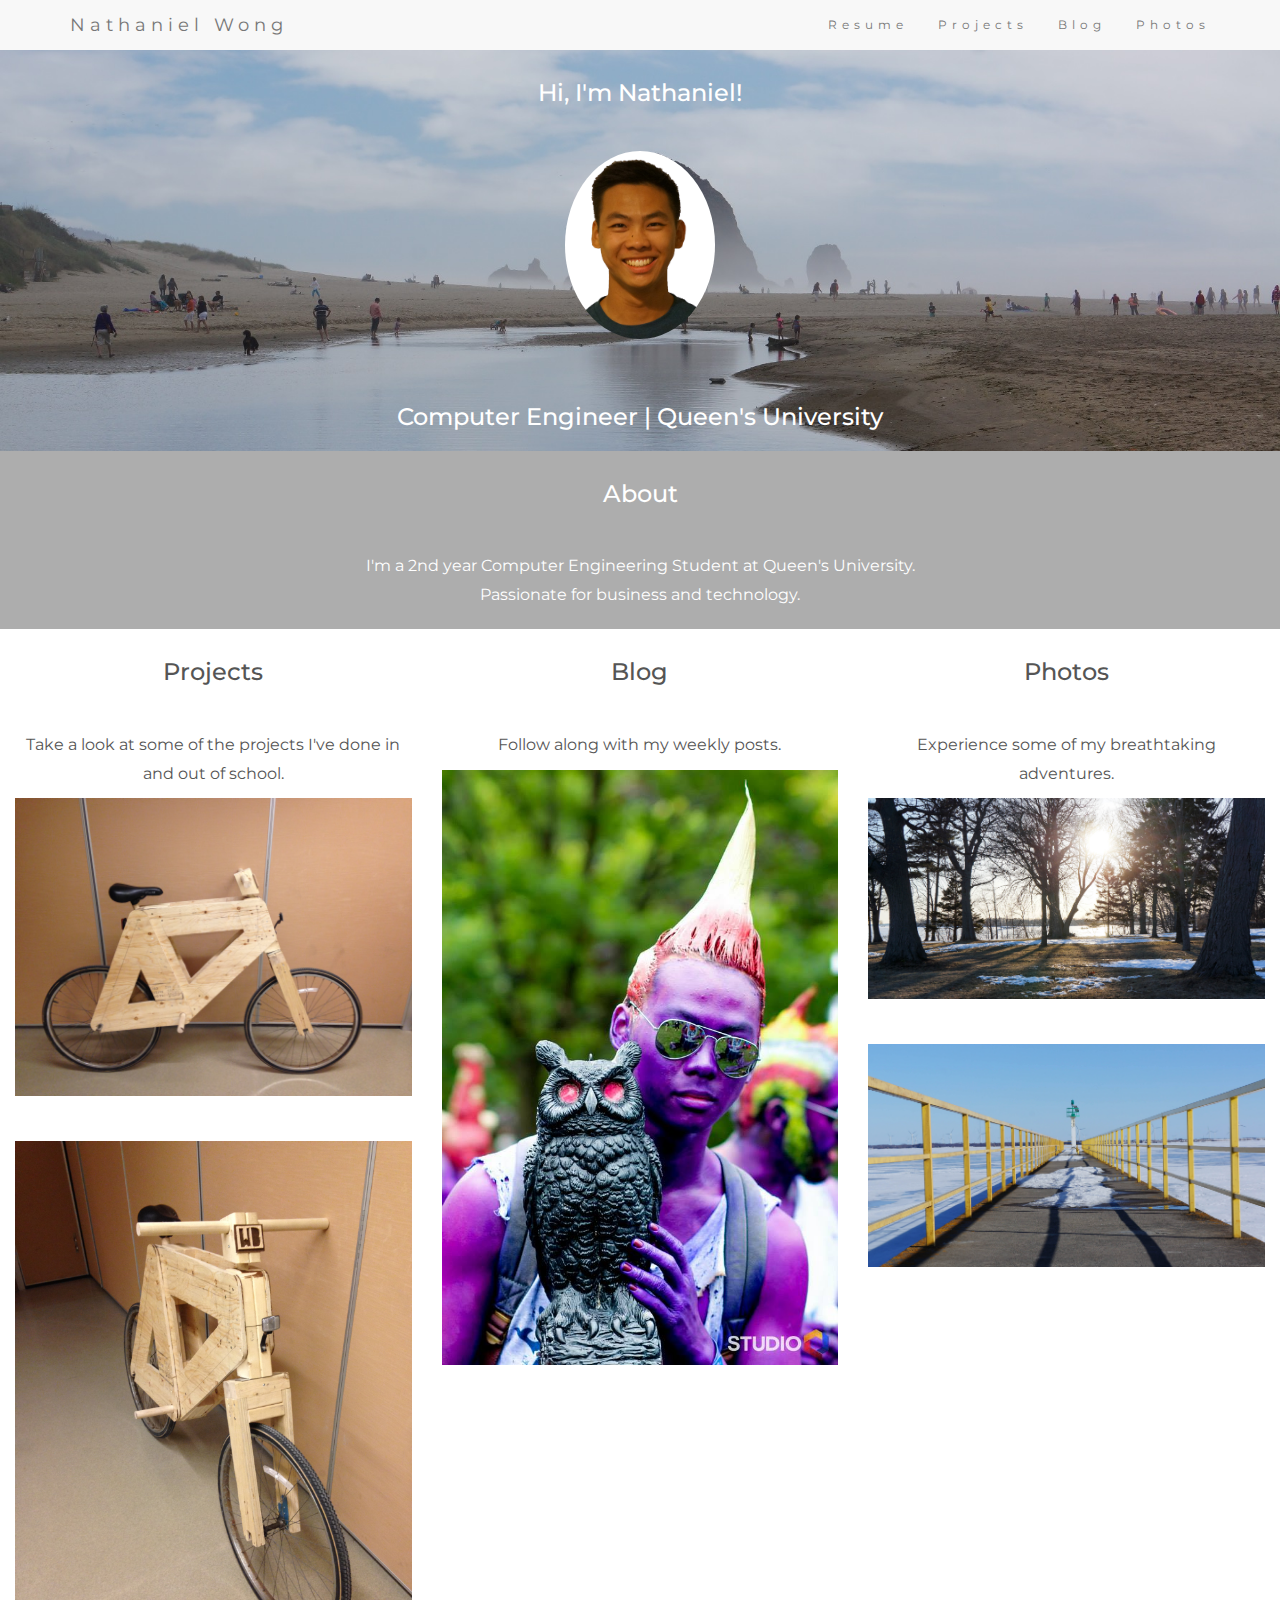
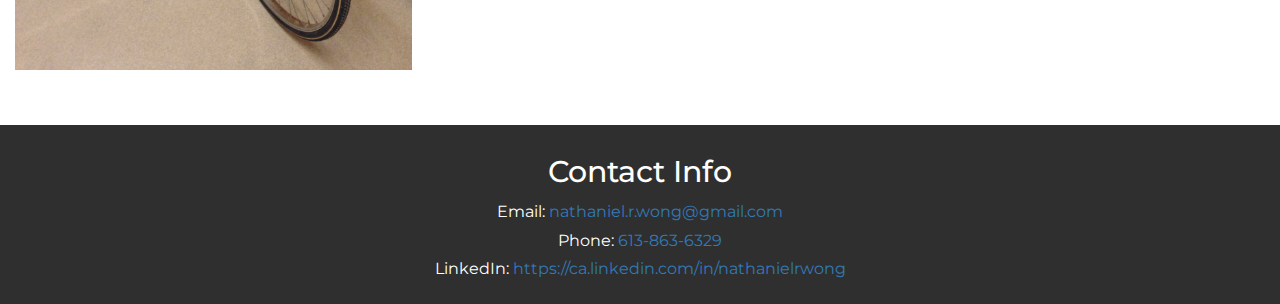
==== index.html @ f6eeea70 "Commented out mobile dropdown-backdrop and returned to 3.3.6 bootstrap" ====
<html lang="en">
<head>
    <title>Nathaniel Wong</title>
    <meta charset="utf-8">
    <meta name="viewport" content="width=device-width, initial-scale=1">
    
    <!-- Font -->
    <link href="http://fonts.googleapis.com/css?family=Montserrat" rel="stylesheet">
  
    <!-- Jquery -->
    <script src="https://ajax.googleapis.com/ajax/libs/jquery/1.11.1/jquery.min.js"></script>
    
    <!-- Bootstrap CSS -->
    <link rel="stylesheet" href="/CSS/bootstrap.css" type="text/css" >
    
    <!-- Custom CSS -->
    <link rel="stylesheet" href="/CSS/style.css" type="text/css">

    <!-- Javascript -->
    <script src="/js/bootstrap.js"></script>
    <script src="js/npm.js"></script>
    
</head>
<body>

<!-- Navbar -->
<nav class = "navbar navbar-default navbar-fixed-top" role = "navigation">
    <div class= "container">
        
        <!-- Spacing of header buttons -->
        <div class = "navbar-header">
            <button type="button" class="navbar-toggle" data-toggle="collapse" data-target="#myNavbar">
                <span class="icon-bar"></span>
                <span class="icon-bar"></span>
                <span class="icon-bar"></span>   
                <span class="icon-bar"></span>
            </button>
            <a class = "navbar-brand" href = "#">Nathaniel Wong</a>
        </div>
        <!-- Buttons -->
        <div class="collapse navbar-collapse" id="myNavBar">
            <ul class = "nav navbar-nav navbar-right">
                <li><a href = "/Extra/Resume.pdf">Resume</a></li>
                <li><a href="/HTML/projects.html">Projects</a></li>
                <li><a href="/HTML/blog.html">Blog</a></li>
                <li><a href="/HTML/photos.html">Photos</a></li>
            </ul>
        </div>
    </div>
</nav>

<!-- First Container -->

<div class="container-fluid bg-1 text-center">
  <h3 class="margin">Hi, I'm Nathaniel!</h3>
  <img src="Images/WONG091496(3).jpg" class="img-responsive img-circle margin" style="display:inline" alt="Profile" width="150" height="350">
  <h3>Computer Engineer | Queen's University</h3>
</div>



<!-- Second Container -->
<div class="container-fluid bg-2 text-center">
  <h3 class="margin">About</h3>
  <p>I'm a 2nd year Computer Engineering Student at Queen's University.<br> Passionate for business and technology.</p>
</div>

<!-- Third Container (Grid) -->
<div class="container-fluid bg-3 text-center">    

  <div class="row">
    <div class="col-sm-4">
        <h3 class="margin"> Projects </h3>
        <p>Take a look at some of the projects I've done in and out of school.</p>
        <img src="Images/image1.JPG" class="img-responsive margin" style="width:100%" alt="Image">
        <img src="Images/image2.JPG" class="img-responsive margin" style="width:100%" alt="Image">
    </div>
    <div class="col-sm-4"> 
        <h3 class="margin"> Blog </h3>
        <p> Follow along with my weekly posts.</p>
        <img src="Images/Frosh%20Pic.jpg" class="img-responsive margin" style="width:100%" alt="Image">
    </div>
    <div class="col-sm-4"> 
        <h3 class="margin"> Photos </h3>
      <p>Experience some of my breathtaking adventures.</p>
      <img src="Images/DSC02054.jpg" class="img-responsive margin" style="width:100%" alt="Image">
        <img src="Images/DSC01994.jpg" class="img-responsive margin" style="width:100%" alt="Image">
    </div>
  </div>
</div>

<!-- Footer -->
<footer class="container-fluid bg-4 text-center">
    <h2>Contact Info</h2>
    <p> Email: <a href="mailto:nathaniel.r.wong@gmail.com">nathaniel.r.wong@gmail.com</a>
        <br>
        Phone: <a href="tel:6138636329">613-863-6329</a>
        <br>
        LinkedIn: <a href="https://ca.linkedin.com/in/nathanielrwong">https://ca.linkedin.com/in/nathanielrwong</a>
    </p> 
</footer>

</body>
</html>
---- CSS/style.css ----
body {
    font: 20px Montserrat, sans-serif;
    line-height: 1.8;
    color: #f5f6f7;
    padding-top: 50px;
}
p {
    font-size: 16px;
}
.margin {
    margin-bottom: 45px;
}
.bg-1 {
    background-image: url('../Images/DSC01412(2).jpg');
    background-repeat: no-repeat;
    background-position: center;
    -webkit-background-size: cover;
    -moz-background-size: cover;
    background-size: cover;
    -o-background-size: cover;
    color: white;
}
.bg-2 { 
    background-color: #ADADAD; 
    color: #ffffff;
}
.bg-3 { 
    background-color: #ffffff; /* White */
    color: #555555;
}
.bg-4 { 
    background-color: #2f2f2f; /* Black Gray */
    color: #fff;
}
.container-fluid {
    padding-top: 10px;
    padding-bottom: 10px;
}
.navbar {
    padding-top: 0;
    padding-bottom: 0;
    border: 0;
    border-radius: 0;
    margin-bottom: 0;
    font-size: 12px;    
    letter-spacing: 5px;
}
.navbar-nav  li a:hover {
    color: #1abc9c !important;
}
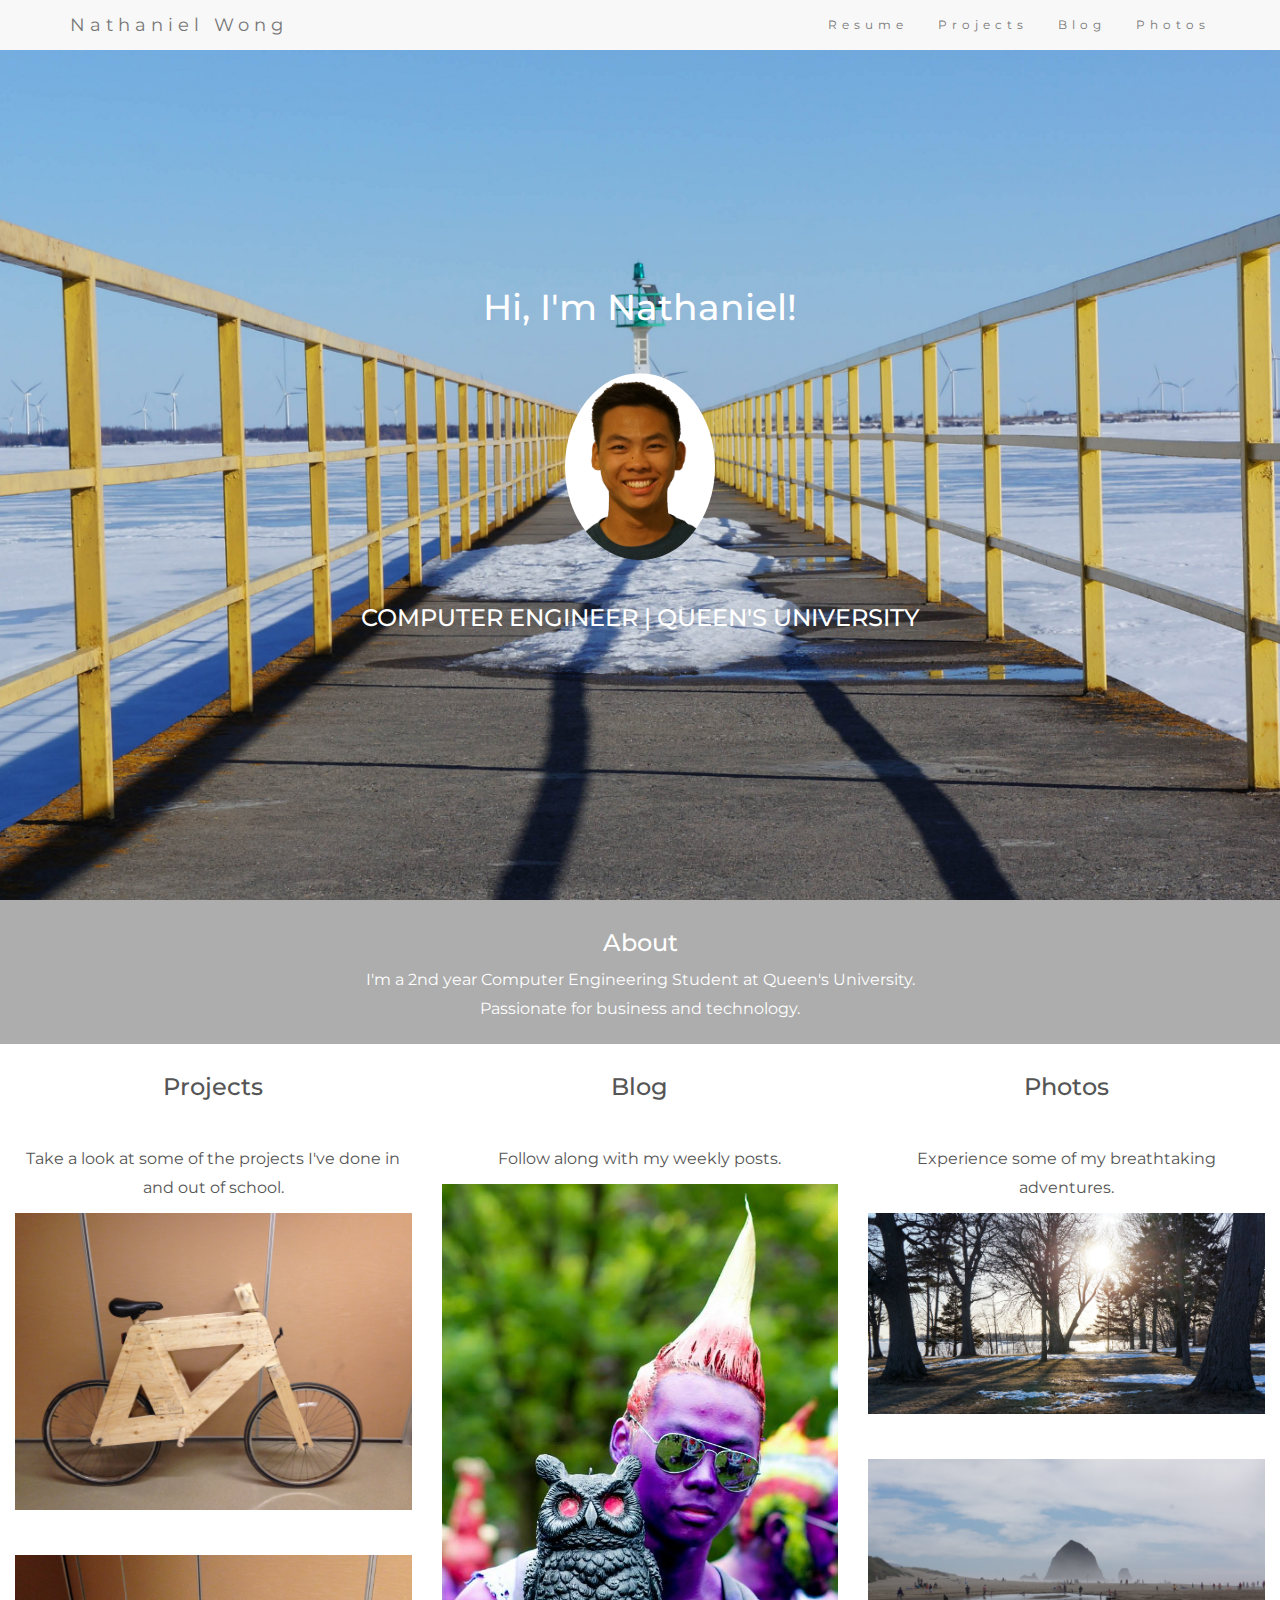
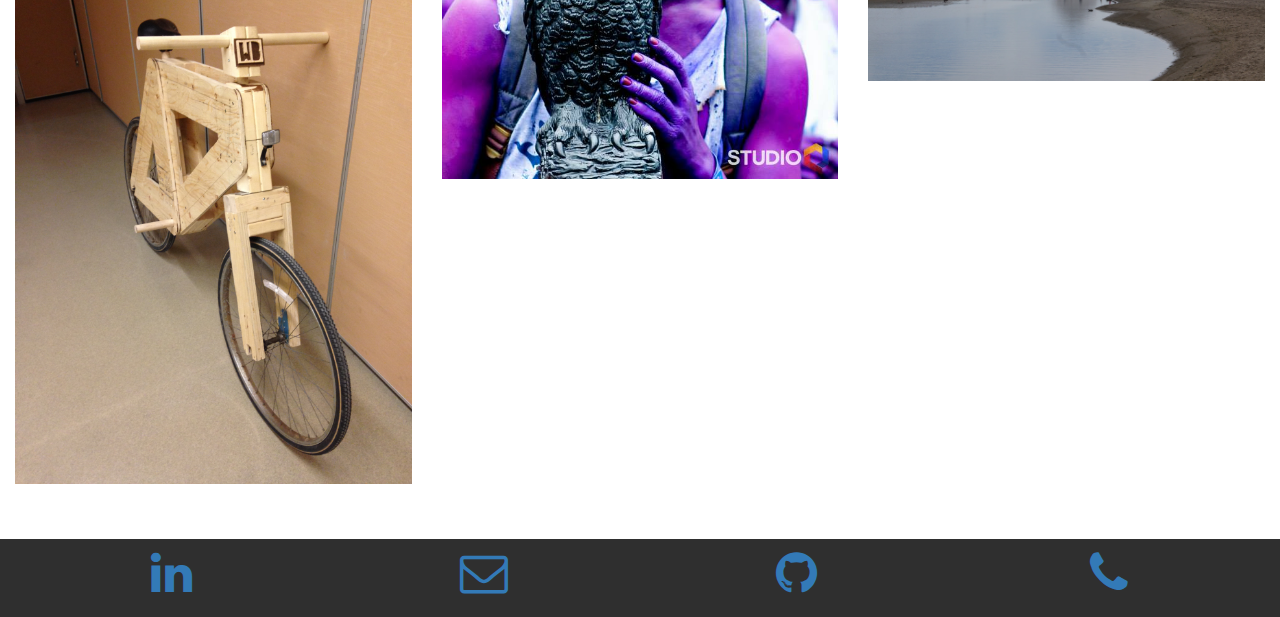
==== commit 58984885: "Cover Background image and social media icons" ====
--- a/index.html
+++ b/index.html
@@ -6,7 +6,8 @@
     
     <!-- Font -->
     <link href="http://fonts.googleapis.com/css?family=Montserrat" rel="stylesheet">
-  
+    <link rel="stylesheet" href="https://maxcdn.bootstrapcdn.com/font-awesome/4.5.0/css/font-awesome.min.css">
+    
     <!-- Jquery -->
     <script src="https://ajax.googleapis.com/ajax/libs/jquery/1.11.1/jquery.min.js"></script>
     
@@ -19,6 +20,8 @@
     <!-- Javascript -->
     <script src="/js/bootstrap.js"></script>
     <script src="js/npm.js"></script>
+    
+    
     
 </head>
 <body>
@@ -35,7 +38,7 @@
                 <span class="icon-bar"></span>   
                 <span class="icon-bar"></span>
             </button>
-            <a class = "navbar-brand" href = "#">Nathaniel Wong</a>
+            <a class = "navbar-brand" href = "/index.html">Nathaniel Wong</a>
         </div>
         <!-- Buttons -->
         <div class="collapse navbar-collapse" id="myNavBar">
@@ -49,19 +52,22 @@
     </div>
 </nav>
 
-<!-- First Container -->
-
-<div class="container-fluid bg-1 text-center">
-  <h3 class="margin">Hi, I'm Nathaniel!</h3>
-  <img src="Images/WONG091496(3).jpg" class="img-responsive img-circle margin" style="display:inline" alt="Profile" width="150" height="350">
-  <h3>Computer Engineer | Queen's University</h3>
-</div>
-
+    
+<!-- First Container-->
+ <header>
+        <div class="header-content">
+            <div class="header-content-inner">
+                <h1 class="margin">Hi, I'm Nathaniel!</h1>
+                <img src="Images/WONG091496(3).jpg" class="img-responsive img-circle margin" style="display:inline" alt="Profile" width="150" height="350">
+                <h3>Computer Engineer | Queen's University</h3>
+            </div>
+        </div>
+</header>
 
 
 <!-- Second Container -->
 <div class="container-fluid bg-2 text-center">
-  <h3 class="margin">About</h3>
+  <h3 >About</h3>
   <p>I'm a 2nd year Computer Engineering Student at Queen's University.<br> Passionate for business and technology.</p>
 </div>
 
@@ -84,20 +90,27 @@
         <h3 class="margin"> Photos </h3>
       <p>Experience some of my breathtaking adventures.</p>
       <img src="Images/DSC02054.jpg" class="img-responsive margin" style="width:100%" alt="Image">
-        <img src="Images/DSC01994.jpg" class="img-responsive margin" style="width:100%" alt="Image">
+        <img src="Images/DSC01412(2).jpg" class="img-responsive margin" style="width:100%" alt="Image">
     </div>
   </div>
 </div>
 
 <!-- Footer -->
 <footer class="container-fluid bg-4 text-center">
-    <h2>Contact Info</h2>
-    <p> Email: <a href="mailto:nathaniel.r.wong@gmail.com">nathaniel.r.wong@gmail.com</a>
-        <br>
-        Phone: <a href="tel:6138636329">613-863-6329</a>
-        <br>
-        LinkedIn: <a href="https://ca.linkedin.com/in/nathanielrwong">https://ca.linkedin.com/in/nathanielrwong</a>
-    </p> 
+    <div class="col-sm-3">
+        <p><a href="http://ca.linkedin.com/in/nathanielrwong" target="_blank"><i class="fa  fa-linkedin fa-3x"></i></a></p>
+    </div>
+    <div class="col-sm-3">
+        <p><a href="mailto:nathaniel.r.wong@gmail.com"><i class="fa fa-envelope-o fa-3x" data-wow-delay=".1s"></i></a></p>
+    </div>
+    <div class="col-sm-3">
+        <p><a href="http://github.com/natw2012" target="_blank"><i class = "fa  fa-github fa-3x"></i></a></p>
+    </div>
+    <div class="col-sm-3">
+        <p><a href="tel:6138636329"><i class="fa fa-phone fa-3x"></i></a></p>
+    </div>
+    
+    
 </footer>
 
 </body>
--- a/CSS/style.css
+++ b/CSS/style.css
@@ -11,14 +11,18 @@
     margin-bottom: 45px;
 }
 .bg-1 {
+    position: relative;
+    text-align: center;
+    color: white;
     background-image: url('../Images/DSC01412(2).jpg');
-    background-repeat: no-repeat;
     background-position: center;
     -webkit-background-size: cover;
     -moz-background-size: cover;
     background-size: cover;
     -o-background-size: cover;
-    color: white;
+    width: 100%;
+    height: 100%;
+    min-height: auto;
 }
 .bg-2 { 
     background-color: #ADADAD; 
@@ -30,11 +34,15 @@
 }
 .bg-4 { 
     background-color: #2f2f2f; /* Black Gray */
-    color: #fff;
+    color: #fff;   
 }
 .container-fluid {
     padding-top: 10px;
     padding-bottom: 10px;
+}
+.container-fluid-inner {
+    position: relative;
+    top: 25%;
 }
 .navbar {
     padding-top: 0;
@@ -47,4 +55,70 @@
 }
 .navbar-nav  li a:hover {
     color: #1abc9c !important;
-}+}
+
+header {
+    position: relative;
+    width: 100%;
+    min-height: auto;
+    text-align: center;
+    color: #fff;
+    background-image: url('../Images/Background.jpg');
+    background-position: center;
+    -webkit-background-size: cover;
+    -moz-background-size: cover;
+    background-size: cover;
+    -o-background-size: cover;
+}
+
+header .header-content {
+    position: relative;
+    width: 100%;
+    padding: 100px 15px;
+    text-align: center;
+}
+
+header .header-content .header-content-inner h3 {
+    margin-top: 0;
+    margin-bottom: 50px;
+    text-transform: uppercase;
+}
+
+header .header-content .header-content-inner hr {
+    margin: 30px auto;
+}
+
+header .header-content .header-content-inner p {
+    margin-bottom: 50px;
+    font-size: 16px;
+    font-weight: 300;
+    color: rgba(255,255,255,.7);
+}
+
+@media(min-width:768px) {
+    header {
+        min-height: 100%;
+    }
+
+    header .header-content {
+        position: absolute;
+        top: 50%;
+        padding: 0 50px;
+        -webkit-transform: translateY(-50%);
+        -ms-transform: translateY(-50%);
+        transform: translateY(-50%);
+    }
+
+    header .header-content .header-content-inner {
+        margin-right: auto;
+        margin-left: auto;
+        max-width: 1000px;
+    }
+
+    header .header-content .header-content-inner p {
+        margin-right: auto;
+        margin-left: auto;
+        max-width: 80%;
+        font-size: 18px;
+    }
+}
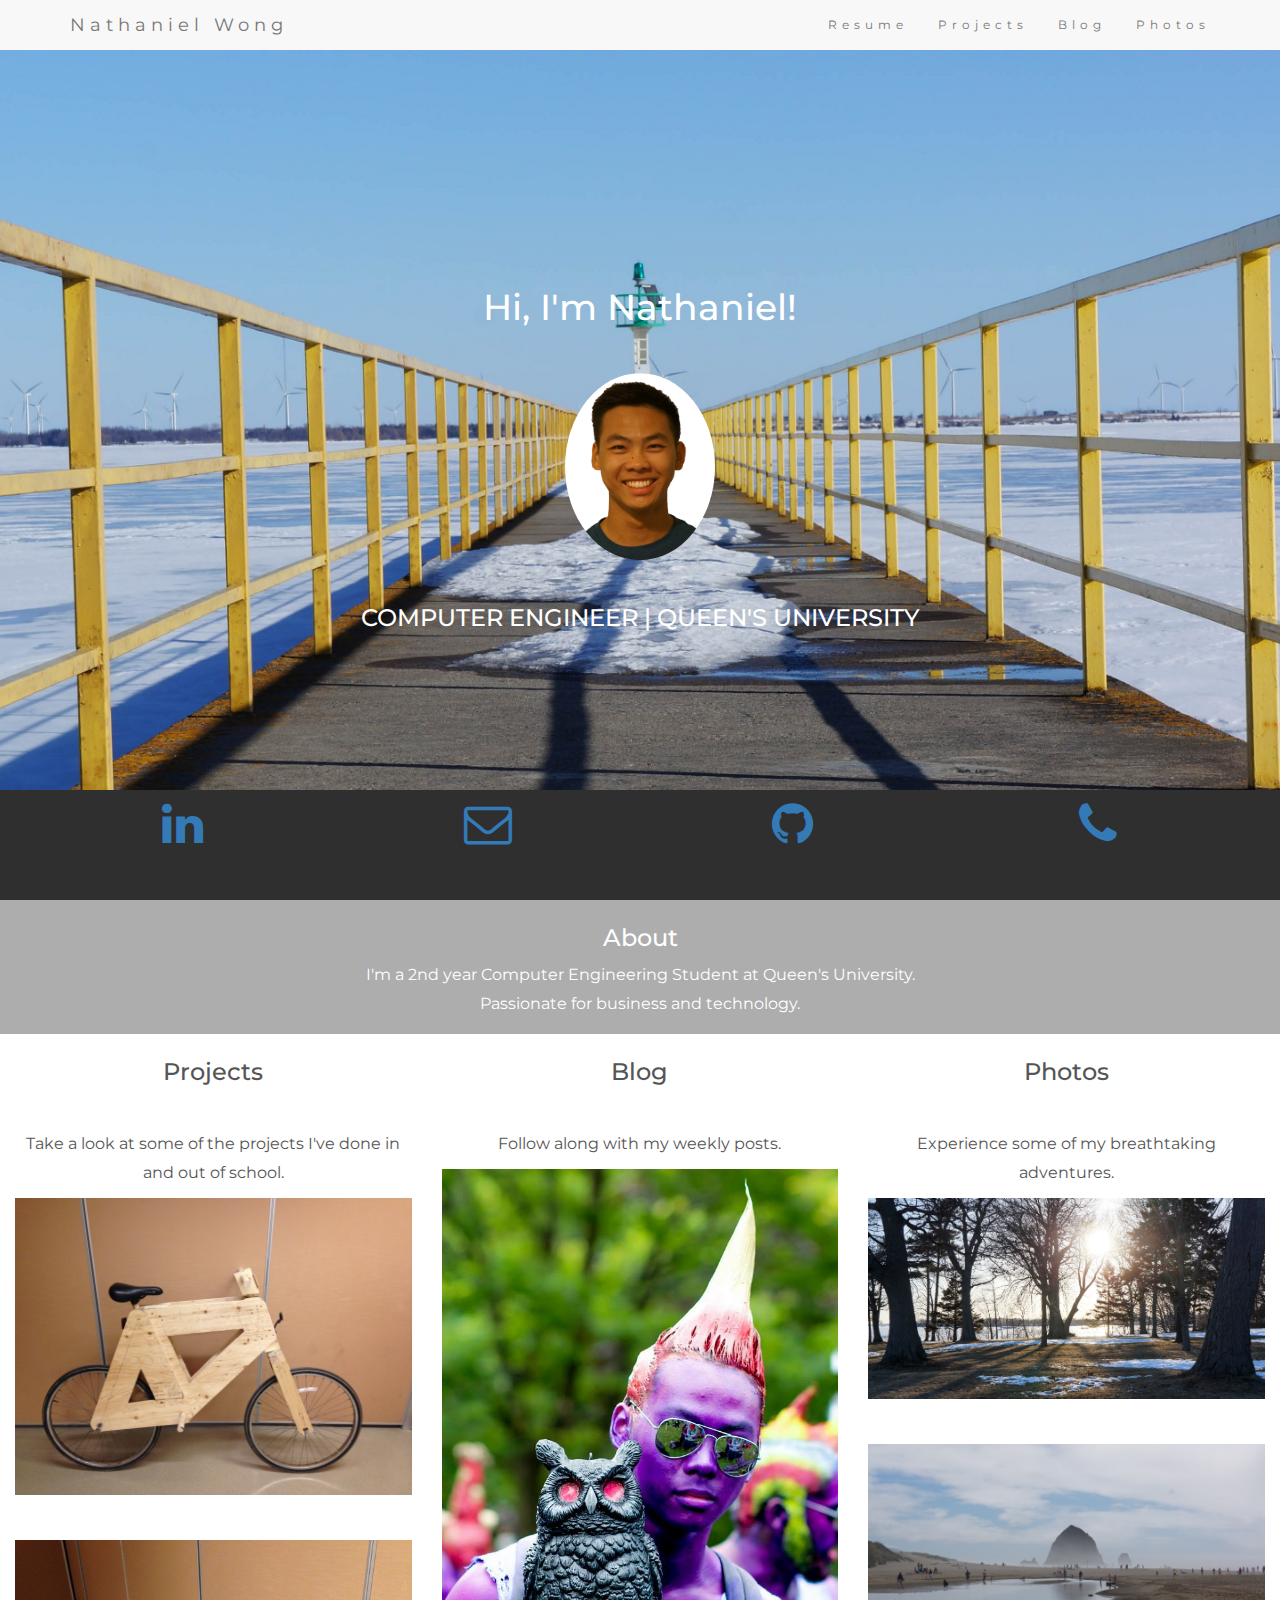
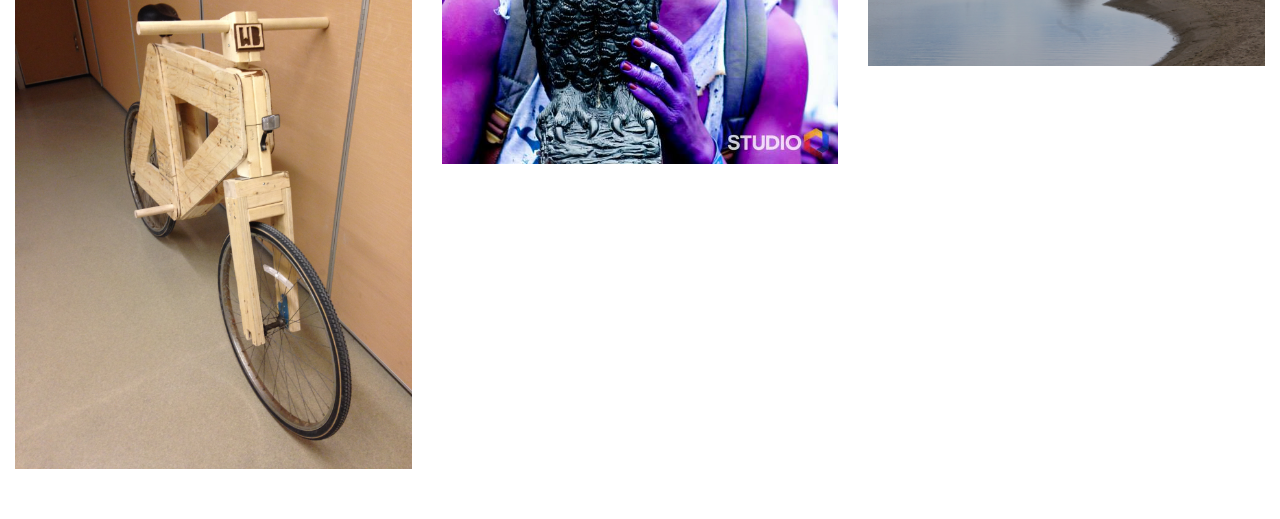
==== commit 7cc5a804: "Working on footer to stay at bottom" ====
--- a/index.html
+++ b/index.html
@@ -14,14 +14,15 @@
     <!-- Bootstrap CSS -->
     <link rel="stylesheet" href="/CSS/bootstrap.css" type="text/css" >
     
+     <!-- Gallery CSS -->
+    <link rel="stylesheet" href="css/blueimp-gallery.min.css">
+    
     <!-- Custom CSS -->
     <link rel="stylesheet" href="/CSS/style.css" type="text/css">
 
     <!-- Javascript -->
     <script src="/js/bootstrap.js"></script>
     <script src="js/npm.js"></script>
-    
-    
     
 </head>
 <body>
@@ -97,21 +98,33 @@
 
 <!-- Footer -->
 <footer class="container-fluid bg-4 text-center">
-    <div class="col-sm-3">
-        <p><a href="http://ca.linkedin.com/in/nathanielrwong" target="_blank"><i class="fa  fa-linkedin fa-3x"></i></a></p>
-    </div>
-    <div class="col-sm-3">
-        <p><a href="mailto:nathaniel.r.wong@gmail.com"><i class="fa fa-envelope-o fa-3x" data-wow-delay=".1s"></i></a></p>
-    </div>
-    <div class="col-sm-3">
-        <p><a href="http://github.com/natw2012" target="_blank"><i class = "fa  fa-github fa-3x"></i></a></p>
-    </div>
-    <div class="col-sm-3">
-        <p><a href="tel:6138636329"><i class="fa fa-phone fa-3x"></i></a></p>
+    <div class="container-fluid">
+        <div class="col-sm-3">
+            <p><a href="http://ca.linkedin.com/in/nathanielrwong" target="_blank"><i class="fa  fa-linkedin fa-3x"></i></a></p>
+        </div>
+        <div class="col-sm-3">
+            <p><a href="mailto:nathaniel.r.wong@gmail.com"><i class="fa fa-envelope-o fa-3x" data-wow-delay=".1s"></i></a></p>
+        </div>
+        <div class="col-sm-3">
+            <p><a href="http://github.com/natw2012" target="_blank"><i class = "fa  fa-github fa-3x"></i></a></p>
+        </div>
+        <div class="col-sm-3">
+            <p><a href="tel:6138636329"><i class="fa fa-phone fa-3x"></i></a></p>
+        </div>
     </div>
     
-    
+    <!-- Begin W3Counter Tracking Code -->
+    <script type="text/javascript" src="https://www.w3counter.com/tracker.js"></script>
+    <script type="text/javascript">
+    w3counter(97402);
+    </script>
+    <noscript>
+    <div><a href="http://www.w3counter.com"><img src="https://www.w3counter.com/tracker.php?id=97402" style="border: 0" alt="W3Counter" /></a></div>
+    </noscript>
+    <!-- End W3Counter Tracking Code -->
 </footer>
 
+
+    
 </body>
 </html>
--- a/CSS/style.css
+++ b/CSS/style.css
@@ -37,12 +37,16 @@
     color: #fff;   
 }
 .container-fluid {
-    padding-top: 10px;
-    padding-bottom: 10px;
+    padding-top: 5px;
+    padding-bottom: 5px;
 }
 .container-fluid-inner {
     position: relative;
     top: 25%;
+}
+.bottom-border {
+    border-bottom-style: solid;
+    border-bottom-width: thin;
 }
 .navbar {
     padding-top: 0;
@@ -122,3 +126,10 @@
         font-size: 18px;
     }
 }
+footer {
+    position: absolute;
+    bottom: 0;
+    width: 100%;
+    height: 110px;
+
+}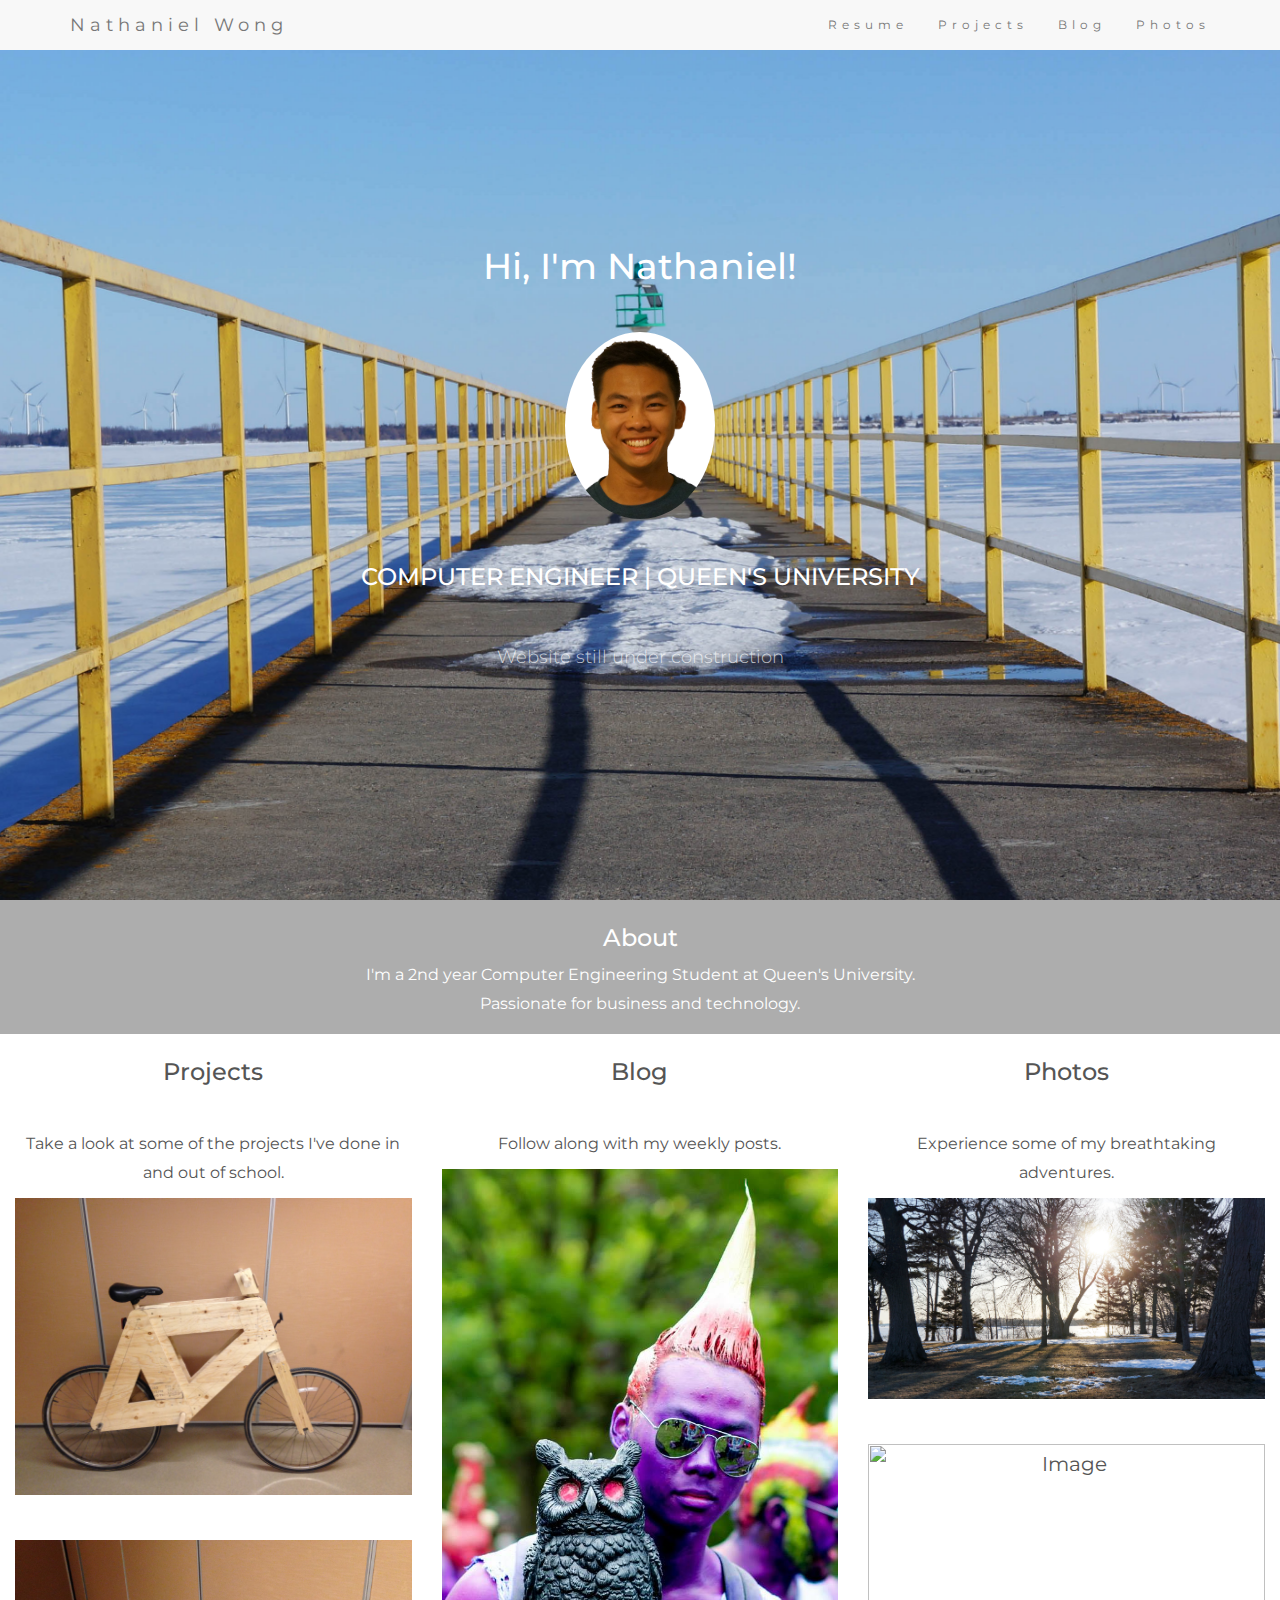
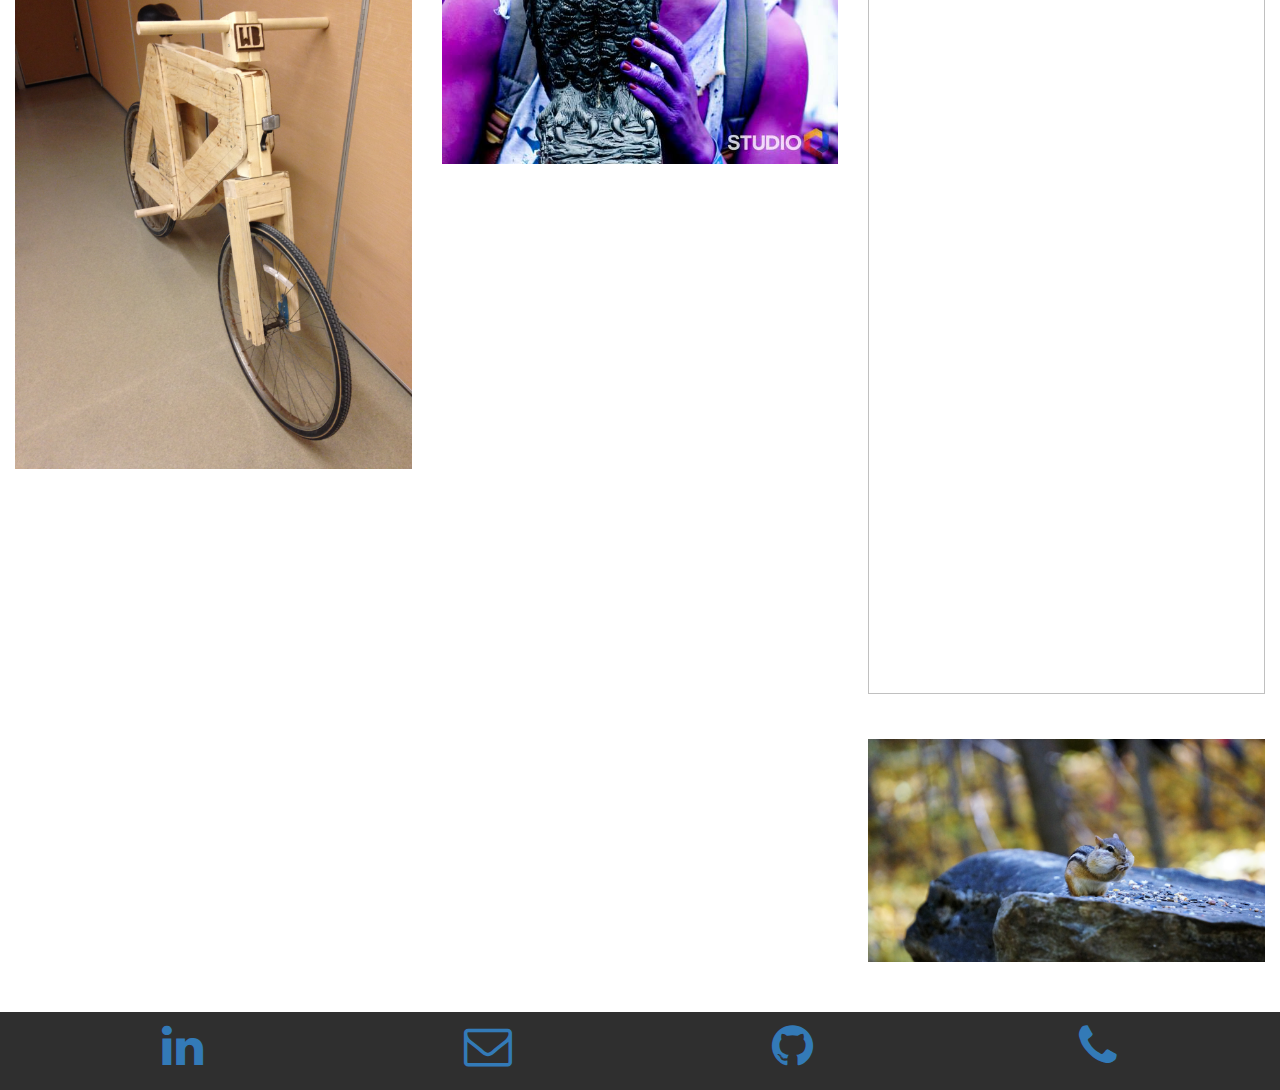
==== commit b15c6ff8: "Changed image gallery format and updated resume" ====
--- a/index.html
+++ b/index.html
@@ -44,7 +44,7 @@
         <!-- Buttons -->
         <div class="collapse navbar-collapse" id="myNavBar">
             <ul class = "nav navbar-nav navbar-right">
-                <li><a href = "/Extra/Resume.pdf">Resume</a></li>
+                <li><a href = "/Extra/NathanielWongResume.pdf">Resume</a></li>
                 <li><a href="/HTML/projects.html">Projects</a></li>
                 <li><a href="/HTML/blog.html">Blog</a></li>
                 <li><a href="/HTML/photos.html">Photos</a></li>
@@ -61,6 +61,7 @@
                 <h1 class="margin">Hi, I'm Nathaniel!</h1>
                 <img src="Images/WONG091496(3).jpg" class="img-responsive img-circle margin" style="display:inline" alt="Profile" width="150" height="350">
                 <h3>Computer Engineer | Queen's University</h3>
+                <p>Website still under construction</p>
             </div>
         </div>
 </header>
@@ -90,8 +91,9 @@
     <div class="col-sm-4"> 
         <h3 class="margin"> Photos </h3>
       <p>Experience some of my breathtaking adventures.</p>
-      <img src="Images/DSC02054.jpg" class="img-responsive margin" style="width:100%" alt="Image">
-        <img src="Images/DSC01412(2).jpg" class="img-responsive margin" style="width:100%" alt="Image">
+        <img src="Images/DSC02054.jpg" class="img-responsive margin" style="width:100%" alt="Image">
+        <img src="Images/DSC01412.jpg" class="img-responsive margin" style="width:100%" alt="Image">
+        <img src="Images/DSC03018.JPG" class="img-responsive margin" style="width:100%" alt="Image">
     </div>
   </div>
 </div>
--- a/CSS/style.css
+++ b/CSS/style.css
@@ -3,6 +3,7 @@
     line-height: 1.8;
     color: #f5f6f7;
     padding-top: 50px;
+    min-height: 100%;
 }
 p {
     font-size: 16px;
@@ -126,10 +127,3 @@
         font-size: 18px;
     }
 }
-footer {
-    position: absolute;
-    bottom: 0;
-    width: 100%;
-    height: 110px;
-
-}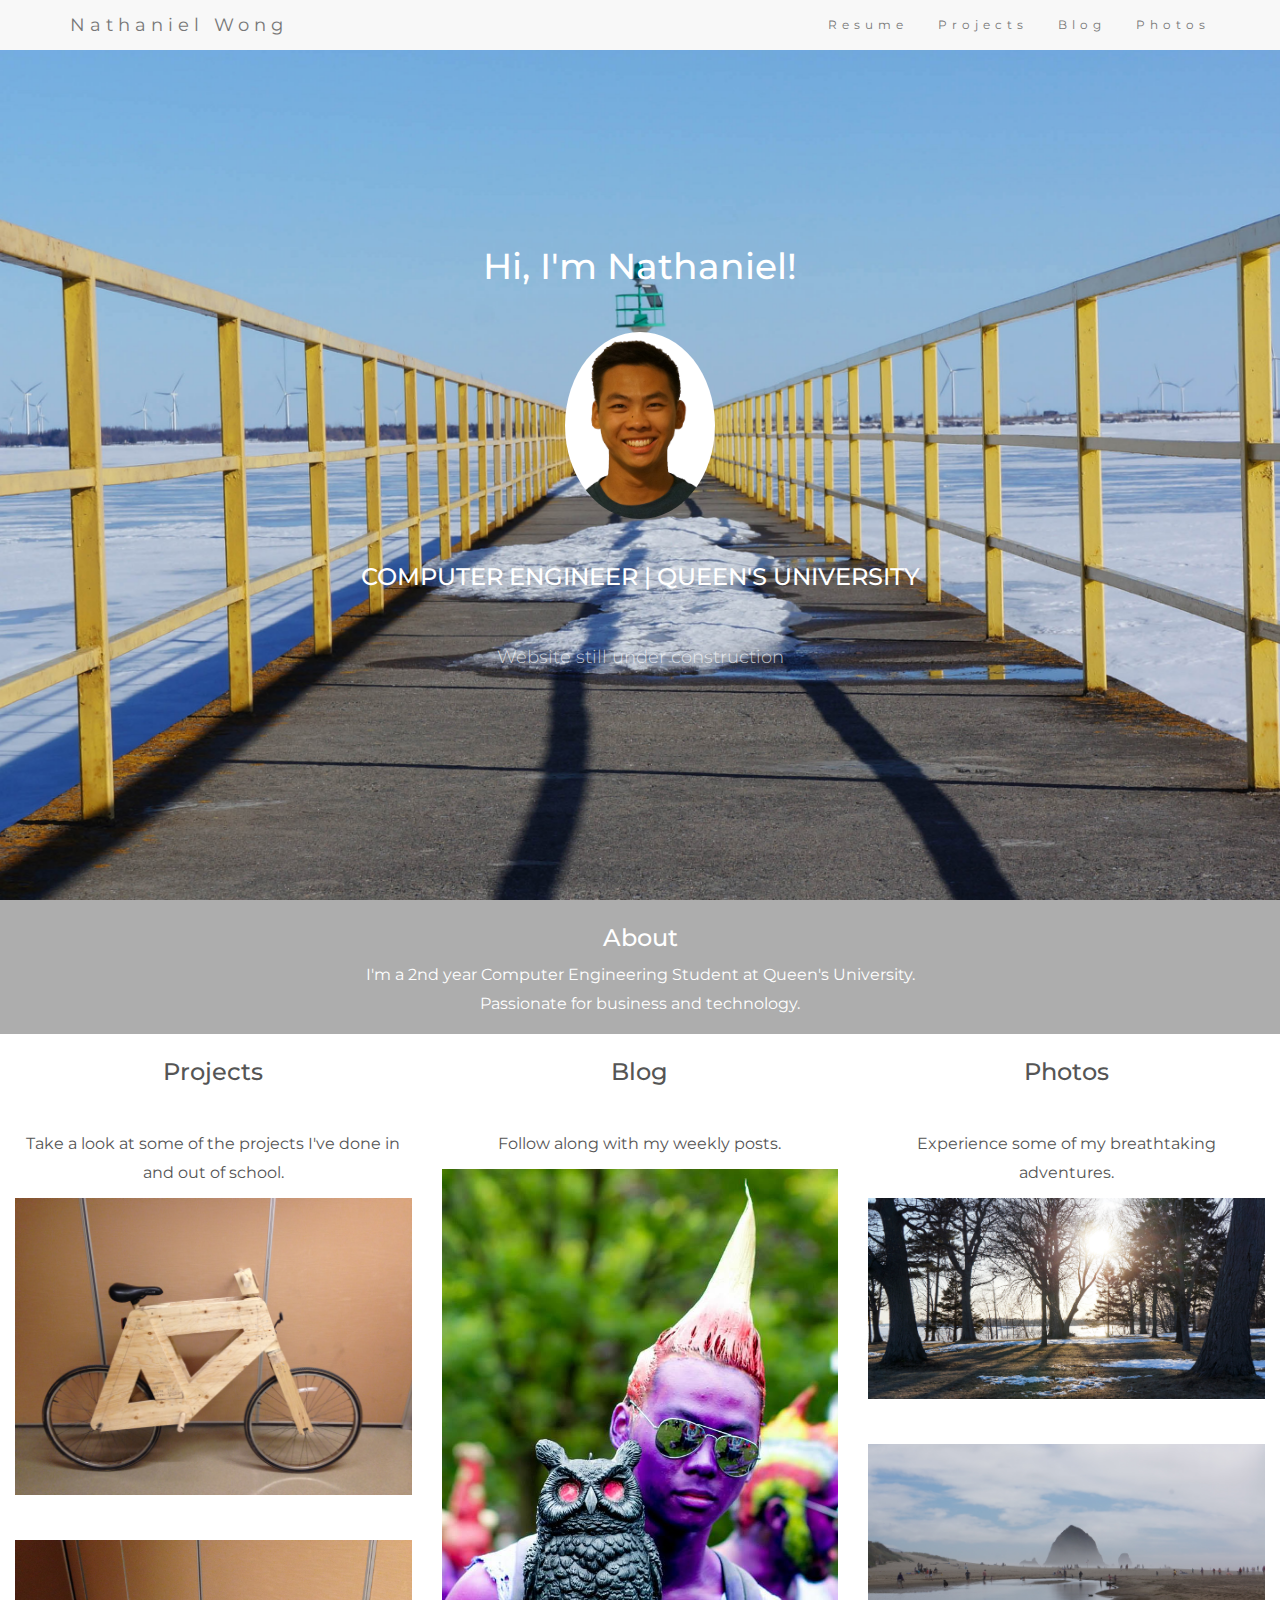
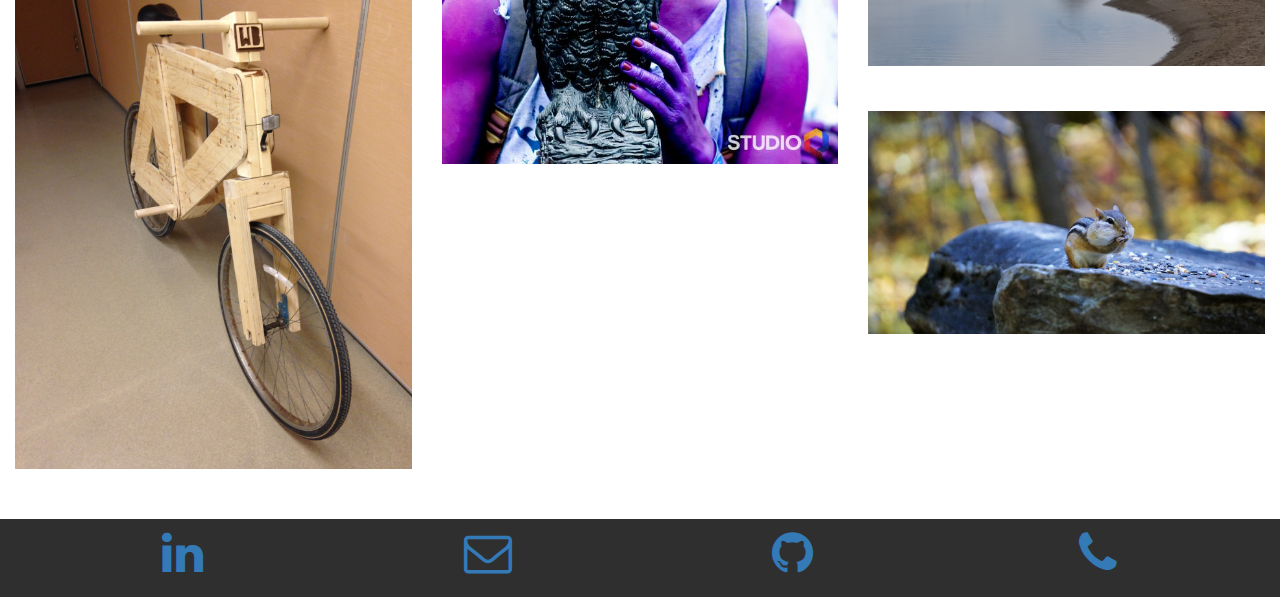
==== commit 97386228: "Fixed resume link and image" ====
--- a/index.html
+++ b/index.html
@@ -92,7 +92,7 @@
         <h3 class="margin"> Photos </h3>
       <p>Experience some of my breathtaking adventures.</p>
         <img src="Images/DSC02054.jpg" class="img-responsive margin" style="width:100%" alt="Image">
-        <img src="Images/DSC01412.jpg" class="img-responsive margin" style="width:100%" alt="Image">
+        <img src="Images/DSC01412.JPG" class="img-responsive margin" style="width:100%" alt="Image">
         <img src="Images/DSC03018.JPG" class="img-responsive margin" style="width:100%" alt="Image">
     </div>
   </div>
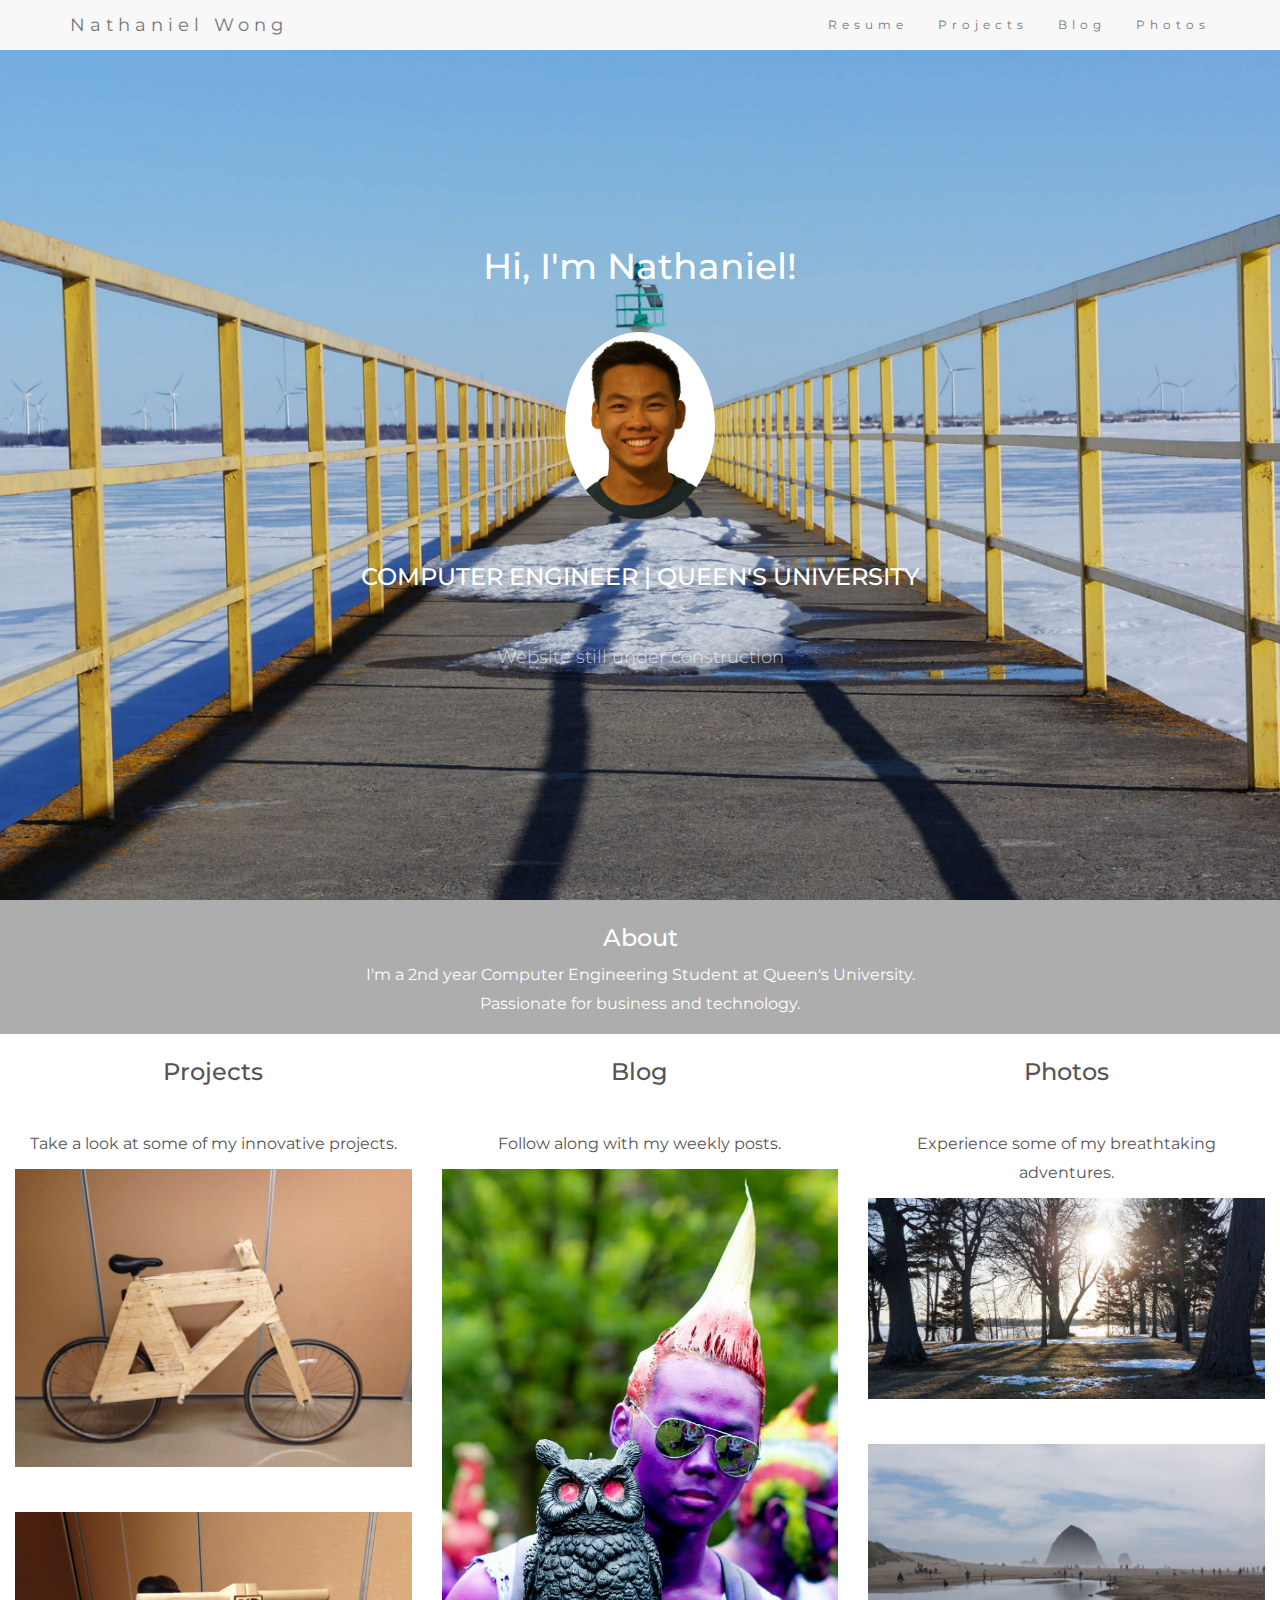
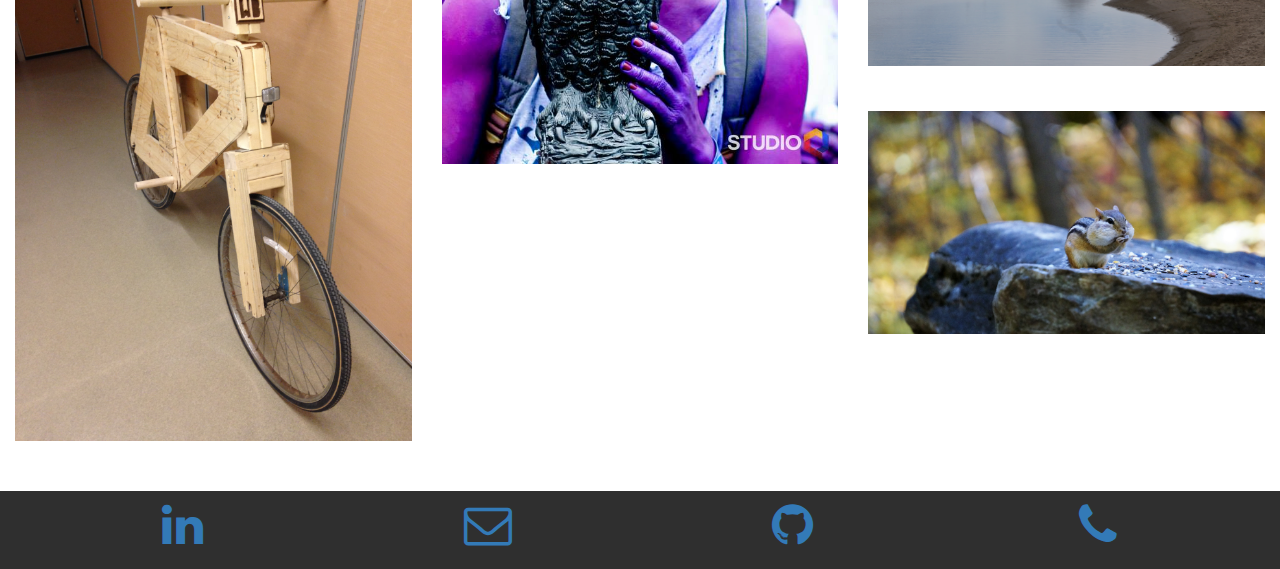
==== commit b16c86e0: "Added Projects and Optimized photos" ====
--- a/index.html
+++ b/index.html
@@ -13,9 +13,6 @@
     
     <!-- Bootstrap CSS -->
     <link rel="stylesheet" href="/CSS/bootstrap.css" type="text/css" >
-    
-     <!-- Gallery CSS -->
-    <link rel="stylesheet" href="css/blueimp-gallery.min.css">
     
     <!-- Custom CSS -->
     <link rel="stylesheet" href="/CSS/style.css" type="text/css">
@@ -79,7 +76,7 @@
   <div class="row">
     <div class="col-sm-4">
         <h3 class="margin"> Projects </h3>
-        <p>Take a look at some of the projects I've done in and out of school.</p>
+        <p>Take a look at some of my innovative projects.</p>
         <img src="Images/image1.JPG" class="img-responsive margin" style="width:100%" alt="Image">
         <img src="Images/image2.JPG" class="img-responsive margin" style="width:100%" alt="Image">
     </div>
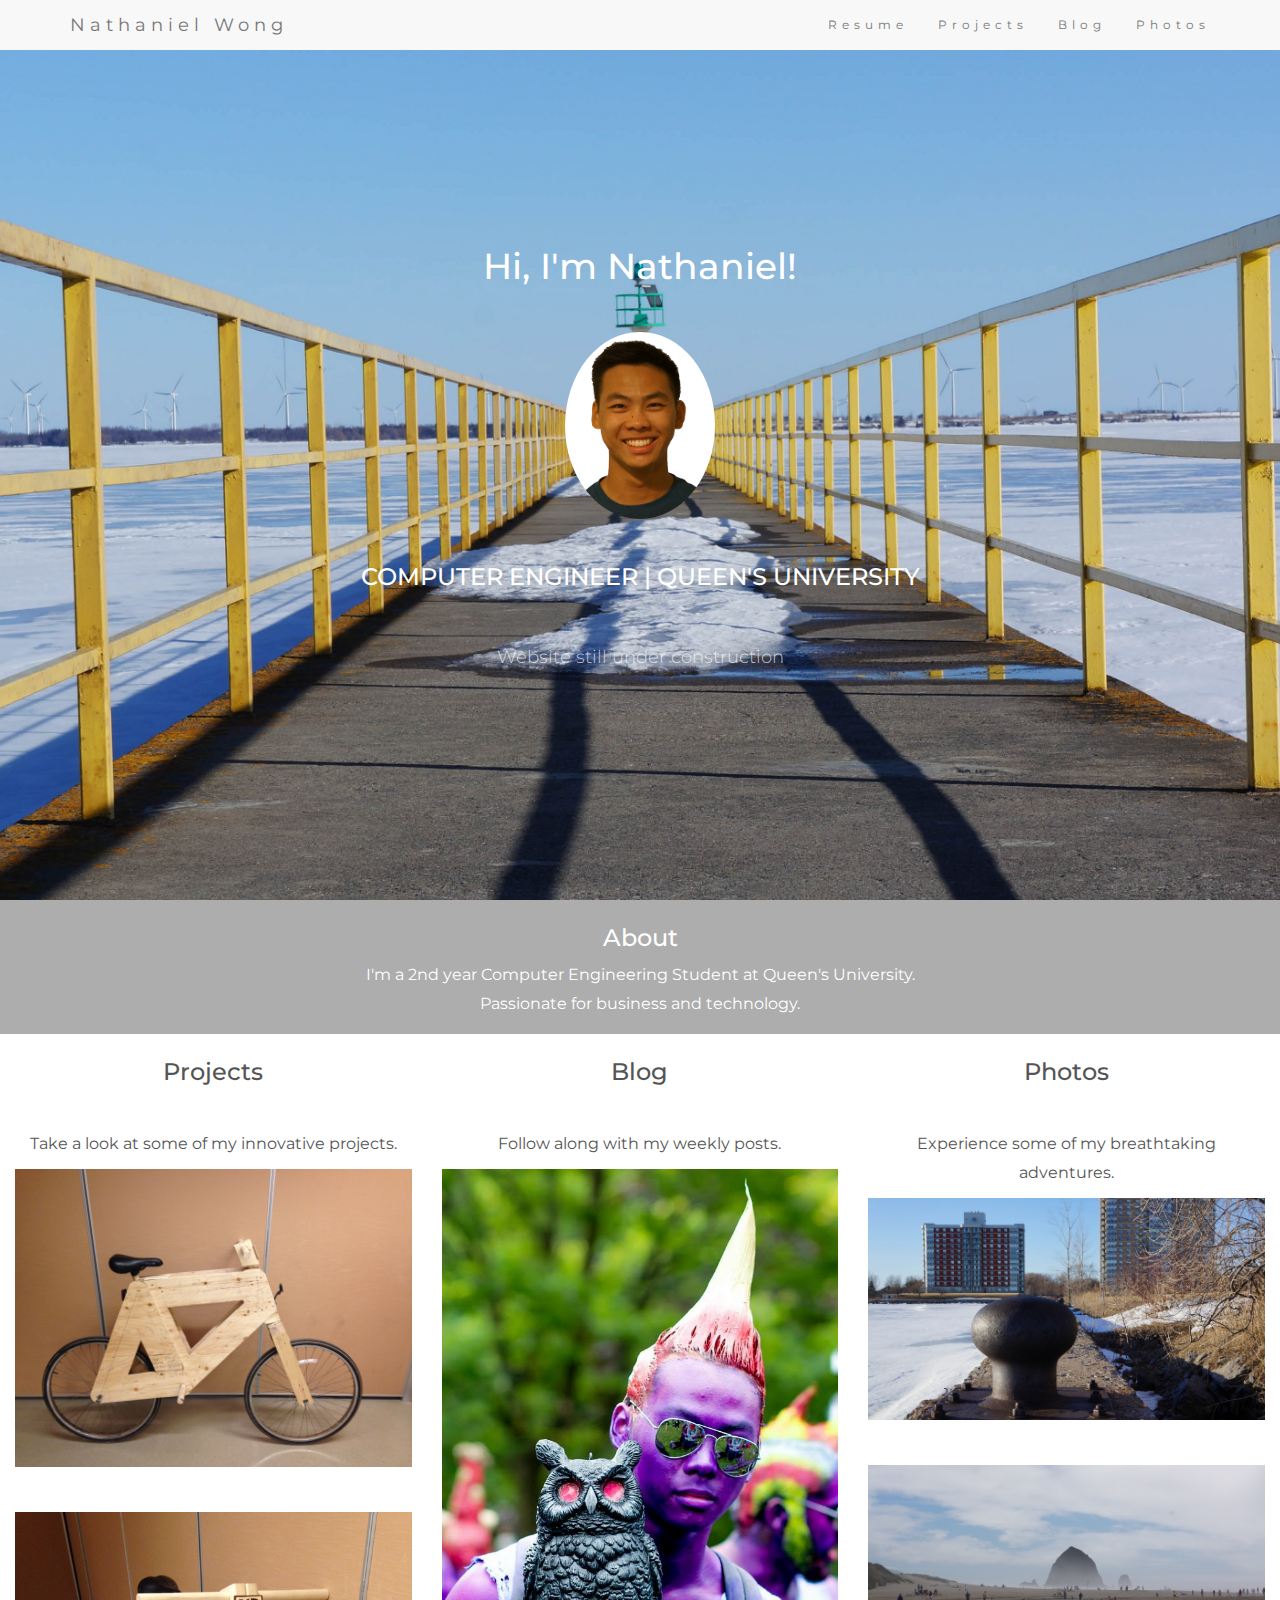
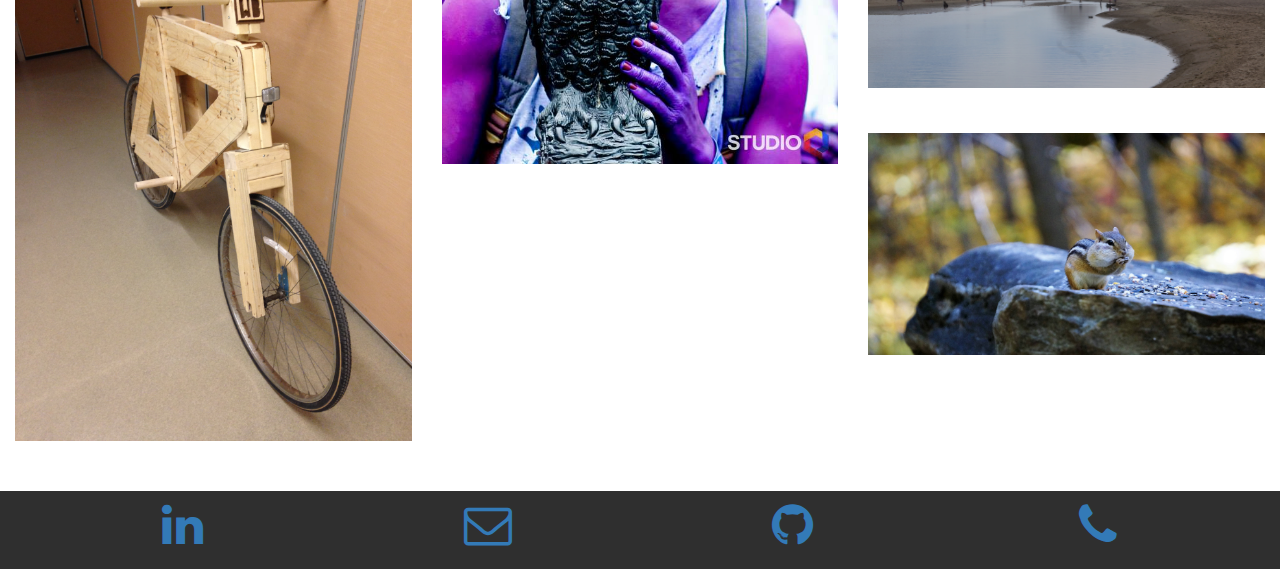
==== commit 75ec713f: "Updated Projects and Testing optimized photos" ====
--- a/index.html
+++ b/index.html
@@ -88,9 +88,9 @@
     <div class="col-sm-4"> 
         <h3 class="margin"> Photos </h3>
       <p>Experience some of my breathtaking adventures.</p>
-        <img src="Images/DSC02054.jpg" class="img-responsive margin" style="width:100%" alt="Image">
-        <img src="Images/DSC01412.JPG" class="img-responsive margin" style="width:100%" alt="Image">
-        <img src="Images/DSC03018.JPG" class="img-responsive margin" style="width:100%" alt="Image">
+        <img src="Images/Optimized/DSC02045.jpg" class="img-responsive margin" style="width:100%" alt="Image">
+        <img src="Images/Optimized/DSC01412.JPG" class="img-responsive margin" style="width:100%" alt="Image">
+        <img src="Images/Optimized/DSC03018.JPG" class="img-responsive margin" style="width:100%" alt="Image">
     </div>
   </div>
 </div>
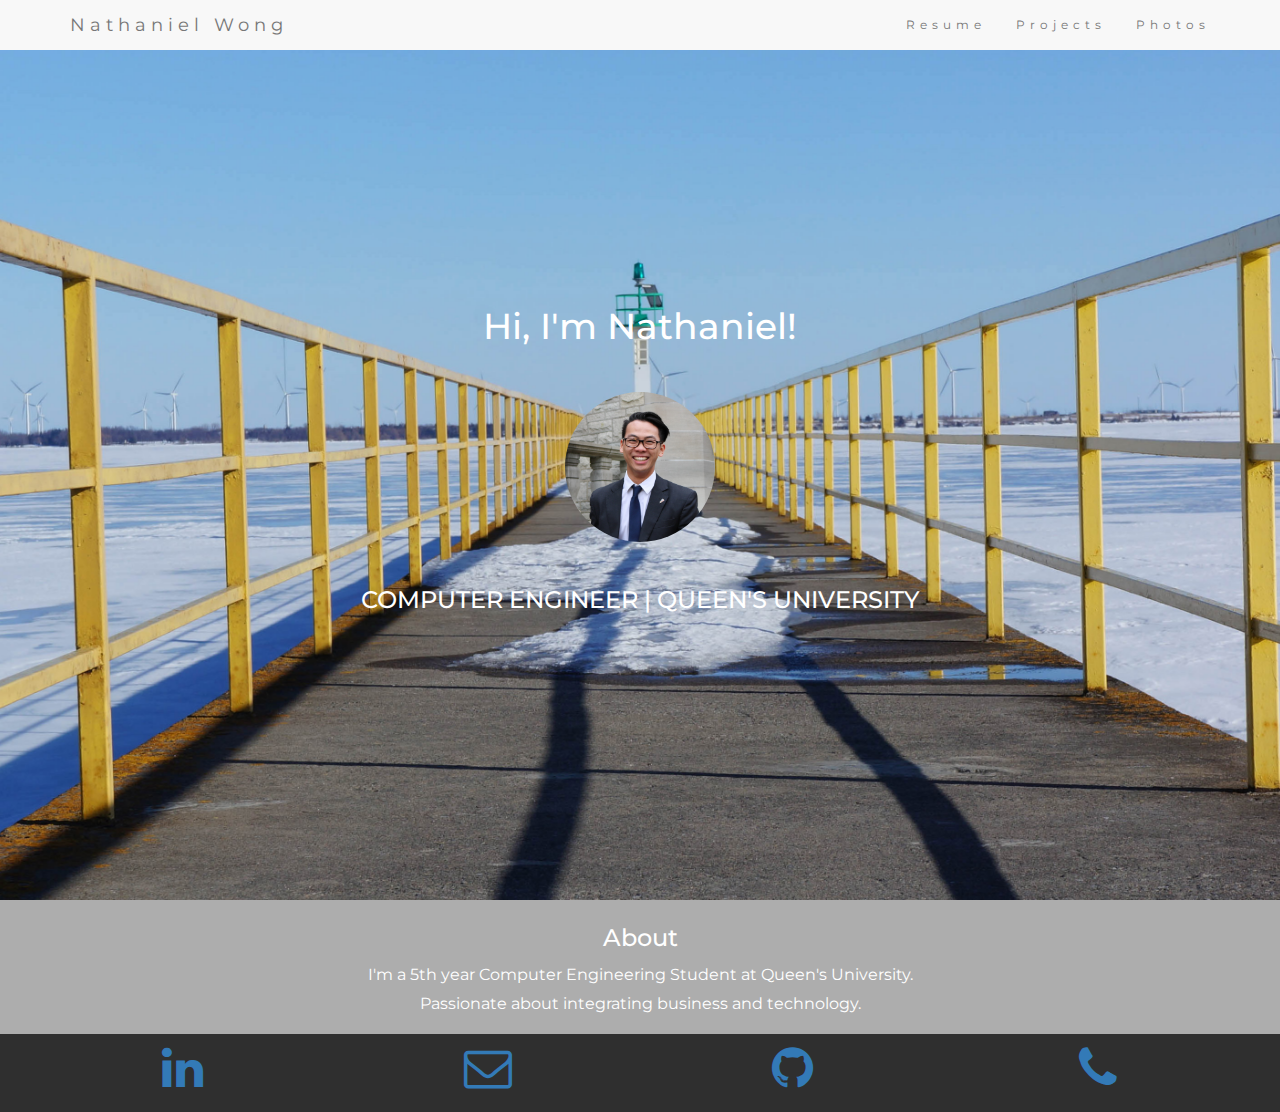
==== commit fc15f7cb: "Updated projects and took out blog" ====
--- a/index.html
+++ b/index.html
@@ -21,6 +21,8 @@
     <script src="/js/bootstrap.js"></script>
     <script src="js/npm.js"></script>
     
+    <link rel="shortcut icon" href="/Images/Shortcut%20icon%20(3).jpg">
+    
 </head>
 <body>
 
@@ -41,9 +43,8 @@
         <!-- Buttons -->
         <div class="collapse navbar-collapse" id="myNavBar">
             <ul class = "nav navbar-nav navbar-right">
-                <li><a href = "/Extra/NathanielWongResume.pdf">Resume</a></li>
+                <li><a href = "/Extra/NathanielWongResume%20(19-10-2018).pdf">Resume</a></li>
                 <li><a href="/HTML/projects.html">Projects</a></li>
-                <li><a href="/HTML/blog.html">Blog</a></li>
                 <li><a href="/HTML/photos.html">Photos</a></li>
             </ul>
         </div>
@@ -56,9 +57,8 @@
         <div class="header-content">
             <div class="header-content-inner">
                 <h1 class="margin">Hi, I'm Nathaniel!</h1>
-                <img src="Images/WONG091496(3).jpg" class="img-responsive img-circle margin" style="display:inline" alt="Profile" width="150" height="350">
+                <img src="Images/Headshot.jpg" class="img-responsive img-circle margin" style="display:inline" alt="Profile" width="150" height="350">
                 <h3>Computer Engineer | Queen's University</h3>
-                <p>Website still under construction</p>
             </div>
         </div>
 </header>
@@ -67,32 +67,7 @@
 <!-- Second Container -->
 <div class="container-fluid bg-2 text-center">
   <h3 >About</h3>
-  <p>I'm a 2nd year Computer Engineering Student at Queen's University.<br> Passionate for business and technology.</p>
-</div>
-
-<!-- Third Container (Grid) -->
-<div class="container-fluid bg-3 text-center">    
-
-  <div class="row">
-    <div class="col-sm-4">
-        <h3 class="margin"> Projects </h3>
-        <p>Take a look at some of my innovative projects.</p>
-        <img src="Images/image1.JPG" class="img-responsive margin" style="width:100%" alt="Image">
-        <img src="Images/image2.JPG" class="img-responsive margin" style="width:100%" alt="Image">
-    </div>
-    <div class="col-sm-4"> 
-        <h3 class="margin"> Blog </h3>
-        <p> Follow along with my weekly posts.</p>
-        <img src="Images/Frosh%20Pic.jpg" class="img-responsive margin" style="width:100%" alt="Image">
-    </div>
-    <div class="col-sm-4"> 
-        <h3 class="margin"> Photos </h3>
-      <p>Experience some of my breathtaking adventures.</p>
-        <img src="Images/Optimized/DSC02045.jpg" class="img-responsive margin" style="width:100%" alt="Image">
-        <img src="Images/Optimized/DSC01412.JPG" class="img-responsive margin" style="width:100%" alt="Image">
-        <img src="Images/Optimized/DSC03018.JPG" class="img-responsive margin" style="width:100%" alt="Image">
-    </div>
-  </div>
+  <p>I'm a 5th year Computer Engineering Student at Queen's University.<br> Passionate about integrating business and technology.</p>
 </div>
 
 <!-- Footer -->
--- a/CSS/style.css
+++ b/CSS/style.css
@@ -15,7 +15,7 @@
     position: relative;
     text-align: center;
     color: white;
-    background-image: url('../Images/DSC01412(2).jpg');
+    background-image: url('../Images/Background.jpg');
     background-position: center;
     -webkit-background-size: cover;
     -moz-background-size: cover;
